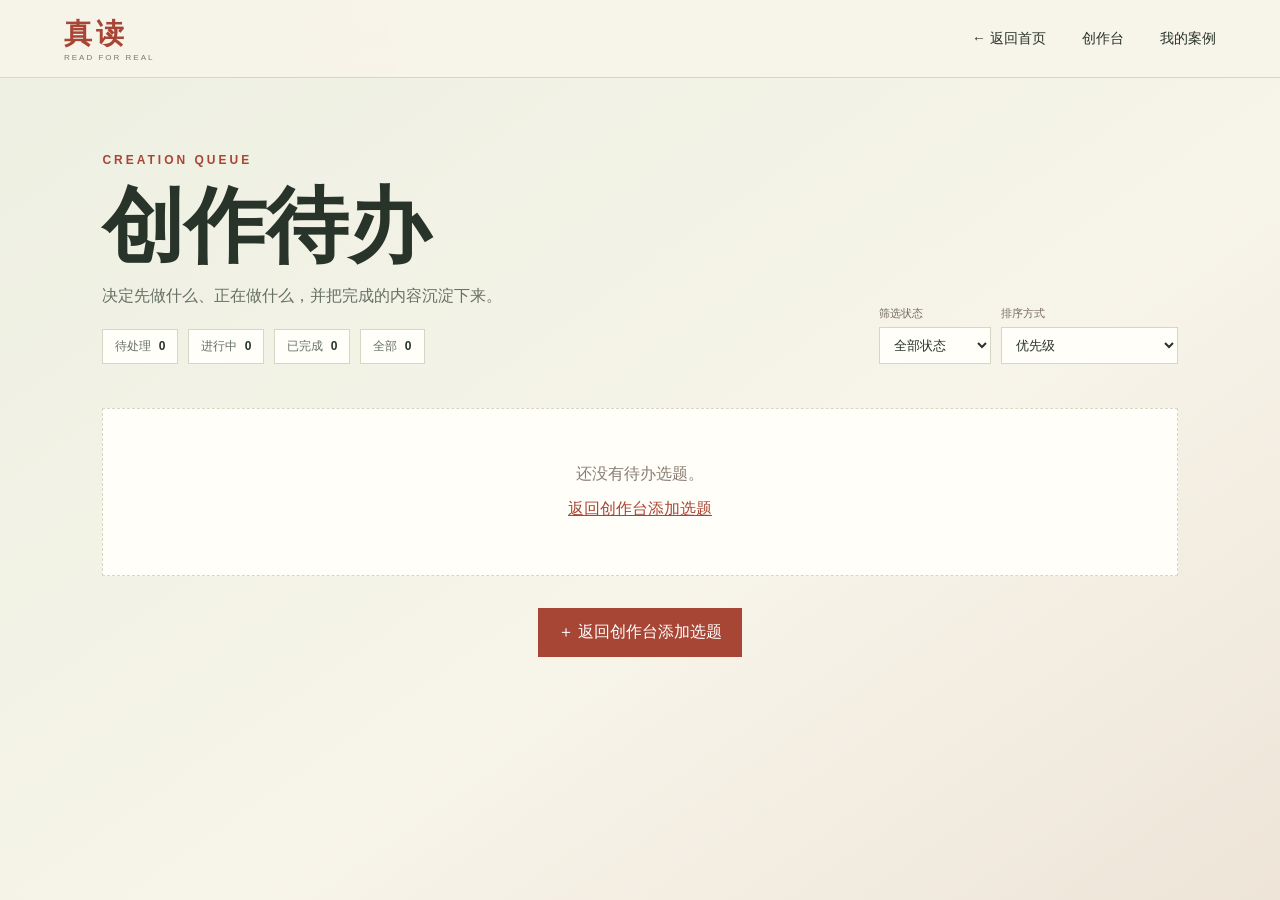
==== todo.html @ 07565ae4 "feat: publish history cache and dedicated creation queue" ====
<!doctype html><html lang="zh-CN"><head><meta charset="UTF-8"><meta name="viewport" content="width=device-width,initial-scale=1"><title>创作待办｜真读</title><link rel="stylesheet" href="style.css"><link rel="stylesheet" href="workflow.css"><link rel="stylesheet" href="forest-theme.css?v=forest-20260828"><link rel="stylesheet" href="task-todo.css?v=page"><link rel="stylesheet" href="todo-page.css?v=page"></head><body><header><a class="brand" href="index.html">真读<small>READ FOR REAL</small></a><nav><a href="index.html">← 返回首页</a><a href="index.html#workspace">创作台</a><a href="index.html#cases">我的案例</a></nav></header><main class="todo-page"><div class="todo-page-head"><div><span class="eyebrow">CREATION QUEUE</span><h1>创作待办</h1><p>决定先做什么、正在做什么，并把完成的内容沉淀下来。</p><div class="todo-summary" id="todoSummary"></div></div><div class="todo-controls"><label class="todo-field">筛选状态<select id="todoFilter"><option value="all">全部状态</option><option value="todo">待处理</option><option value="doing">进行中</option><option value="done">已完成</option></select></label><label class="todo-field">排序方式<select id="todoSort"><option value="priority">优先级</option><option value="status">任务状态</option><option value="time-desc">添加时间：最新优先</option><option value="time-asc">添加时间：最早优先</option><option value="book">书名</option><option value="relevance">主题相关度</option></select></label></div></div><div class="todo-list" id="todoList"></div><a class="todo-back" href="index.html#workspace">＋ 返回创作台添加选题</a></main><div class="toast" id="toast"></div><script src="todo-page.js?v=page"></script></body></html>
---- style.css ----
:root{--ink:#27231f;--paper:#fbf7ef;--cream:#f3eadb;--red:#a94732;--orange:#da7650;--green:#344c3d;--line:#dfd4c3}*{box-sizing:border-box}html{scroll-behavior:smooth}body{margin:0;background:var(--paper);color:var(--ink);font-family:"PingFang SC","Microsoft YaHei",sans-serif}header{height:78px;display:flex;align-items:center;justify-content:space-between;padding:0 max(5vw,24px);border-bottom:1px solid var(--line);position:sticky;top:0;background:rgba(251,247,239,.92);backdrop-filter:blur(12px);z-index:10}.brand{font-family:serif;font-weight:900;font-size:28px;color:var(--red);text-decoration:none;letter-spacing:4px}.brand small{display:block;font:8px sans-serif;letter-spacing:2px;color:#8f7769}nav{display:flex;gap:36px}nav a{color:var(--ink);text-decoration:none;font-size:14px}.ghost{border:1px solid var(--ink);border-radius:999px;background:transparent;padding:10px 18px}.hero{min-height:720px;display:grid;grid-template-columns:1.05fr .95fr;align-items:center;padding:70px max(7vw,28px);overflow:hidden}.hero-copy{max-width:640px}.eyebrow,.section-head>span{font-size:12px;letter-spacing:3px;font-weight:700;color:var(--red)}h1{font-family:serif;font-size:clamp(54px,6vw,92px);line-height:1.08;margin:22px 0}h1 em{font-style:normal;color:var(--red)}.hero p{max-width:570px;font-size:18px;line-height:1.9;color:#6d6258}.primary,.generate{display:inline-flex;align-items:center;gap:60px;padding:17px 22px 17px 28px;border:0;background:var(--red);color:white;text-decoration:none;border-radius:3px;font-weight:700}.primary b,.generate b{font-size:22px}.trust{display:flex;gap:24px;margin-top:34px;font-size:13px;color:#766b61}.hero-art{height:560px;position:relative}.sun{position:absolute;width:380px;height:380px;border-radius:50%;background:#e9c478;top:40px;left:16%;opacity:.8}.book{position:absolute;width:205px;height:285px;background:var(--red);box-shadow:16px 19px 0 #7f3022;color:#fff;display:flex;align-items:center;justify-content:center;font:700 44px serif;transform:rotate(-8deg);top:150px;left:18%}.b2{background:var(--green);box-shadow:16px 19px 0 #23352b;transform:rotate(9deg);left:48%;top:120px}.idea{position:absolute;right:2%;bottom:35px;background:#fff;padding:18px 30px;box-shadow:0 20px 45px #5f49352a}.idea strong{font:800 62px serif;color:var(--red)}.idea small{display:block;letter-spacing:2px}.spark{position:absolute;color:var(--red);font-size:36px}.s1{top:40px;right:10%}.s2{bottom:60px;left:8%}.steps{display:grid;grid-template-columns:repeat(3,1fr);border-top:1px solid var(--line);border-bottom:1px solid var(--line)}.steps>div{padding:55px max(4vw,28px);border-right:1px solid var(--line)}.steps b{color:var(--red);font:700 30px serif}.steps h3{font-size:22px}.steps p{color:#74695f;line-height:1.7}.workspace,.results{padding:100px max(8vw,28px)}.section-head{text-align:center}.section-head h2,.topic-head h2{font:700 clamp(34px,4vw,54px) serif;margin:14px 0}.section-head p{color:#766b61}form{max-width:960px;margin:50px auto 0;background:#fff;padding:42px;display:grid;grid-template-columns:1fr 1fr;gap:28px;box-shadow:0 20px 60px #6b564217}.field label{display:block;font-size:13px;font-weight:700;margin-bottom:10px}.field input{width:100%;padding:16px;border:1px solid var(--line);background:var(--paper);font-size:16px}.wide{grid-column:1/-1}.chips{display:flex;flex-wrap:wrap;gap:10px}.chips button,.filter button{border:1px solid var(--line);background:transparent;padding:10px 16px;border-radius:999px}.chips button.active,.filter button.active{background:var(--green);color:#fff;border-color:var(--green)}.generate{grid-column:1/-1;justify-content:space-between;font-size:16px;cursor:pointer}.generate.loading{opacity:.65}.results{background:#efe6d8}.hidden{display:none}.left{text-align:left}.insight-grid{display:grid;grid-template-columns:repeat(3,1fr);gap:18px;margin:36px 0 80px}.insight{background:#fff;padding:26px}.insight h3{color:var(--red)}.insight span{display:inline-block;background:var(--paper);padding:7px 10px;margin:4px;font-size:13px}.topic-head{display:flex;justify-content:space-between;align-items:end}.filter{display:flex;gap:8px}.topic-grid{display:grid;grid-template-columns:repeat(3,1fr);gap:18px;margin-top:35px}.topic{background:#fff;padding:26px;cursor:pointer;transition:.2s;border-top:4px solid transparent}.topic:hover{transform:translateY(-4px);border-top-color:var(--red)}.topic .meta{display:flex;justify-content:space-between;color:var(--red);font-size:12px}.topic h3{font:700 22px serif;line-height:1.5}.topic p{color:#756a60;line-height:1.65;font-size:14px}footer{background:var(--green);color:#e9e0d3;padding:65px max(7vw,28px);display:grid;grid-template-columns:1fr 2fr 1fr;align-items:end}.light{color:#fff}footer span{text-align:right;font-size:12px}dialog{max-width:720px;width:calc(100% - 32px);border:0;padding:46px;background:var(--paper);box-shadow:0 24px 90px #0005}dialog::backdrop{background:#18231dcc;backdrop-filter:blur(5px)}.close{position:absolute;right:18px;top:12px;border:0;background:none;font-size:34px}.detail-grid{display:grid;grid-template-columns:1fr 1fr;gap:16px;margin:25px 0}.detail-grid div{background:#fff;padding:18px}.detail-grid small{display:block;color:var(--red);margin-bottom:6px}.copy{cursor:pointer}.toast{position:fixed;bottom:30px;left:50%;transform:translate(-50%,20px);background:var(--ink);color:#fff;padding:12px 22px;border-radius:3px;opacity:0;transition:.2s;z-index:99}.toast.show{opacity:1;transform:translate(-50%,0)}@media(max-width:800px){header nav{display:none}.hero{grid-template-columns:1fr;padding-top:55px}.hero-art{height:430px}.sun{width:300px;height:300px}.book{width:155px;height:220px;font-size:32px}.steps,.insight-grid,.topic-grid{grid-template-columns:1fr}.steps>div{border-right:0;border-bottom:1px solid var(--line)}form{grid-template-columns:1fr;padding:24px}.field{grid-column:1/-1}.topic-head{display:block}.filter{overflow:auto;padding-bottom:8px}.detail-grid{grid-template-columns:1fr}footer{grid-template-columns:1fr;gap:24px}footer span{text-align:left}.trust{flex-wrap:wrap}}
---- workflow.css ----
.todo-count{display:inline-flex;min-width:18px;height:18px;align-items:center;justify-content:center;background:var(--red);color:#fff;border-radius:999px;font-size:10px}.related-wrap{border-top:1px solid var(--line);margin-top:28px;padding-top:20px}.related-wrap>p{color:#817469;font-size:12px}.related-books{display:grid;gap:8px}.related-book{display:grid;grid-template-columns:1fr auto auto;align-items:center;gap:12px;padding:12px;background:#fff;border:1px solid var(--line)}.related-book strong{font-family:serif}.related-book small{color:var(--red)}.related-book button{border:0;background:var(--green);color:#fff;padding:7px 10px;cursor:pointer}.related-book button[disabled]{background:#d8cec1;color:#80776e;cursor:default}.dialog-actions{display:flex;gap:12px;margin-top:24px}.dialog-actions .primary{cursor:pointer;gap:18px}.todo-section{padding:100px max(8vw,28px);background:var(--paper);border-top:1px solid var(--line)}.sort-label{display:flex;flex-direction:column;gap:7px;font-size:12px;color:#766b61}.sort-label select{padding:11px 14px;background:#fff;border:1px solid var(--line)}.todo-list{display:grid;gap:12px;margin-top:32px}.todo-item{display:grid;grid-template-columns:auto 1fr auto auto;align-items:center;gap:20px;background:#fff;padding:20px 24px;border-left:4px solid var(--orange)}.todo-index{font:700 30px serif;color:#c7aa94}.todo-item h3{font:700 19px serif;margin:0 0 7px}.todo-item p{margin:0;color:#796e64;font-size:12px}.todo-score{color:var(--red);font-weight:700}.todo-remove{border:0;background:transparent;color:#8a7c70;cursor:pointer;font-size:20px}.todo-empty{text-align:center;color:#8a7c70;padding:55px;background:#fff;border:1px dashed var(--line)}@media(max-width:800px){.dialog-actions{flex-direction:column}.related-book{grid-template-columns:1fr auto}.related-book button{grid-column:1/-1}.todo-item{grid-template-columns:auto 1fr auto}.todo-score{grid-column:2}.topic-head{gap:20px}.sort-label{margin-top:20px}}
.script-open{display:block;margin-top:14px;border:1px solid var(--red);background:transparent;color:var(--red);padding:8px 14px;cursor:pointer;font-weight:700}.video-script{margin:22px 0 30px;padding:24px;background:#fff;border-top:4px solid var(--green)}.script-head{display:flex;align-items:end;justify-content:space-between;gap:18px;margin-bottom:18px}.script-head span{font-size:10px;letter-spacing:2px;color:var(--red);font-weight:700}.script-head h3{font:700 27px serif;margin:5px 0 0}.script-head p{margin:6px 0 0;color:#74695f;font-size:12px}.case-source{display:inline-block;margin-top:9px;padding:5px 8px;background:#f4e7df;color:#9b5a48;font:normal 11px sans-serif}.case-source.matched{background:#e4eee7;color:var(--green)}.script-copy{border:1px solid var(--green);background:var(--green);color:#fff;padding:9px 14px;cursor:pointer}.script-list{display:grid;gap:10px}.script-list article{display:grid;grid-template-columns:112px 1fr;gap:16px;padding:16px;background:var(--paper)}.script-list article.case-row{border-left:3px solid var(--orange);background:#fff8ed}.script-list time{font:700 15px serif;color:var(--red)}.script-list b{font-size:13px;color:var(--green)}.script-list p{font:500 16px/1.75 serif;margin:7px 0 9px}.script-list ul{display:flex;flex-wrap:wrap;gap:8px 18px;padding:0;margin:0;list-style:none;color:#786d63;font-size:11px}.bgm-card{margin-top:14px;padding:17px 19px;background:var(--green);color:#fff}.bgm-card small{display:block;color:#d8cdbf;margin-bottom:7px}.bgm-card strong{font:500 14px/1.7 sans-serif}@media(max-width:640px){.script-list article{grid-template-columns:1fr;gap:7px}.script-head{align-items:start}.script-list ul{display:grid;gap:5px}}
.wechat-article{padding:24px;background:var(--paper);border-left:3px solid var(--red)}.wechat-article small{display:block;margin:18px 0 6px;color:var(--red);font-size:11px;letter-spacing:1px}.wechat-article small:first-child{margin-top:0}.wechat-article h3{font:700 25px/1.45 serif;margin:0}.wechat-article h4{font:700 18px/1.5 serif;margin:0;color:var(--green)}.wechat-article>div{white-space:pre-wrap;font:500 16px/1.95 serif;color:#3f3934}
.style-adjust{margin:0 0 18px;padding:16px;background:#f5ede2;border:1px solid var(--line)}.style-adjust label{display:block;margin-bottom:8px;font-size:12px;font-weight:700;color:var(--red)}.style-adjust-row{display:grid;grid-template-columns:1fr auto;gap:9px}.style-adjust input{min-width:0;border:1px solid var(--line);background:#fff;padding:11px 13px;font-size:14px}.style-adjust button{border:0;background:var(--red);color:#fff;padding:10px 16px;cursor:pointer;font-weight:700}.style-adjust button:disabled{opacity:.55}.style-status{display:block;margin-top:7px;color:#786d63;font-size:11px}@media(max-width:560px){.style-adjust-row{grid-template-columns:1fr}.style-adjust button{width:100%}}
.version-nav{display:flex;align-items:center;gap:8px;flex-wrap:wrap;margin:0 0 12px;padding:10px 12px;background:#edf2ee;border:1px solid #cad8cd}.version-nav button{border:1px solid var(--green);background:#fff;color:var(--green);padding:7px 10px;cursor:pointer;font-size:11px}.version-nav button:disabled{opacity:.35;cursor:not-allowed}.version-nav span{margin-left:auto;color:#526358;font-size:11px}@media(max-width:560px){.version-nav span{width:100%;margin-left:0;order:-1}}
---- forest-theme.css ----
:root{--ink:#283329;--paper:#f7f4e9;--cream:#e9eadb;--red:#a84636;--orange:#c87855;--green:#3f5d46;--line:#d5d7c4;--moss:#718264;--leaf:#dfe5d4;--wood:#b99776}
body{background:var(--paper);color:var(--ink);background-image:radial-gradient(circle at 12% 8%,rgba(113,130,100,.10),transparent 28%),radial-gradient(circle at 92% 32%,rgba(168,70,54,.06),transparent 24%)}
header{background:rgba(247,244,233,.94);border-color:var(--line)}
.brand{color:var(--red)}.brand small{color:var(--moss)}nav a,.nav-link{color:var(--ink)}
.hero{background:linear-gradient(135deg,#f7f4e9 0%,#edf0df 100%)}.hero p,.section-head p,.steps p,.topic p{color:#667064}
.sun{background:#d5b77d;opacity:.65}.book{background:var(--red);box-shadow:16px 19px 0 #773328}.b2{background:var(--green);box-shadow:16px 19px 0 #294232}.idea{background:#fbfaf3;box-shadow:0 20px 45px rgba(50,70,51,.16)}
.steps{background:#f2f2e6}.steps>div:nth-child(2){background:#e7ebdd}
.workspace{background:#f7f4e9}.workspace form,.case-form,.case-history{background:#fffef8;box-shadow:0 20px 60px rgba(52,76,61,.10)}
.field input,.book-detected,.case-form textarea,.case-links select{background:#f3f2e7}.upload-btn{background:#faf8ef;border-color:#aeb89f}
.chips button,.filter button{border-color:#bdc5b3;color:#39483d;cursor:pointer}.chips button.active,.filter button.active{background:var(--green);border-color:var(--green)}
.generate,.primary{background:var(--red)}.quotes-trigger{background:var(--green)}
.results{background:#e7eadc}.insight,.topic{background:#fffef9}.insight span{background:#edf0e5}.topic{border-radius:2px;box-shadow:0 8px 28px rgba(55,76,59,.06)}.topic:hover{border-top-color:var(--red);box-shadow:0 14px 34px rgba(55,76,59,.12)}
.quotes-section{background:#f2f2e7}.quote-card{background:#fffef9;border-left-color:var(--red)}
.todo-section{background:#e2e7d9}.todo-item,.todo-empty{background:#fffef9}.todo-item{border-left-color:var(--moss)}
.cases-section{background:#dfe5d4}.case-card{background:#f7f4e9;border-left-color:var(--green)}
.video-script{background:#fffef9}.script-list article{background:#eef0e6}.script-list article.case-row{background:#fbf3e8;border-left-color:var(--red)}.wechat-article{background:#f1f2e8}
.style-adjust{background:#e8ecdf}.version-nav{background:#e7ecdf;border-color:#bdcbb8}.related-book{background:#fffef9}
.ai-status{background:#f1eadc}.ai-status.error{background:#f4dfda}.ai-status.success{background:#dfe9dd}
footer{background:#304a38;color:#e9ebdf}dialog{background:#f7f4e9}dialog::backdrop{background:rgba(32,50,38,.80)}
.topic-open,.quote-share,.voice-btn,.script-open{border-color:var(--red);color:var(--red)}.topic:hover .topic-open,.quote-share:hover{background:var(--red);color:#fff}
@media(max-width:800px){.hero{background:linear-gradient(160deg,#f7f4e9 0%,#e7ebdc 100%)}}
---- task-todo.css ----
.todo-summary{display:flex;flex-wrap:wrap;gap:10px;margin-top:22px}.todo-summary span{padding:8px 12px;border:1px solid var(--line);background:#fffef9;color:#667064;font-size:12px}.todo-summary b{margin-left:4px;color:var(--ink)}
.todo-controls{display:flex;align-items:end;justify-content:flex-end;gap:10px}.todo-field{display:flex;flex-direction:column;gap:6px;color:#766b61;font-size:11px}.todo-field select{padding:9px 28px 9px 10px;border:1px solid var(--line);background:#fffef9;color:var(--ink)}
.todo-item{grid-template-columns:auto minmax(0,1fr) auto auto!important}.todo-main h3{cursor:pointer}.todo-main h3:hover{color:var(--red)}.todo-manage{display:flex;gap:9px;align-items:center}.todo-manage select{padding:8px 9px;border:1px solid var(--line);background:#f7f4e9;color:var(--ink);font-size:12px}.todo-status{font-size:11px;font-weight:700}.todo-priority-high{border-left-color:var(--red)!important}.todo-priority-medium{border-left-color:#c99852!important}.todo-priority-low{border-left-color:var(--moss)!important}.todo-item.is-done{opacity:.68;border-left-color:#94a28d!important}.todo-item.is-done h3{text-decoration:line-through}.todo-item.is-doing{box-shadow:inset 0 0 0 1px #bfcbb8}.todo-remove{width:34px;height:34px;border:1px solid transparent!important}.todo-remove:hover{border-color:var(--line)!important;color:var(--red)}
@media(max-width:900px){.todo-controls{justify-content:flex-start;flex-wrap:wrap}.todo-item{grid-template-columns:auto 1fr!important}.todo-manage,.todo-remove{grid-column:2}.todo-score{grid-column:2}.todo-manage{flex-wrap:wrap}}
---- todo-page.css ----
.todo-page{min-height:calc(100vh - 78px);padding:72px max(8vw,28px) 110px;background:linear-gradient(145deg,#edf0e2 0%,#f7f4e9 58%,#eee4d8 100%)}.todo-page-head{display:flex;align-items:end;justify-content:space-between;gap:40px;max-width:1240px;margin:auto}.todo-page h1{font:700 clamp(48px,7vw,82px)/1 serif;margin:18px 0;color:var(--ink)}.todo-page-head p{color:#667064}.todo-page .todo-list{max-width:1240px;margin:44px auto 0}.todo-page .todo-item{box-shadow:0 10px 32px rgba(52,76,61,.07)}.todo-back{display:block;width:max-content;margin:32px auto 0;padding:14px 20px;background:var(--red);color:#fff;text-decoration:none}.todo-empty a{display:inline-block;margin-top:14px;color:var(--red)}@media(max-width:800px){.todo-page{padding-top:45px}.todo-page-head{display:block}.todo-page .todo-controls{margin-top:28px}}
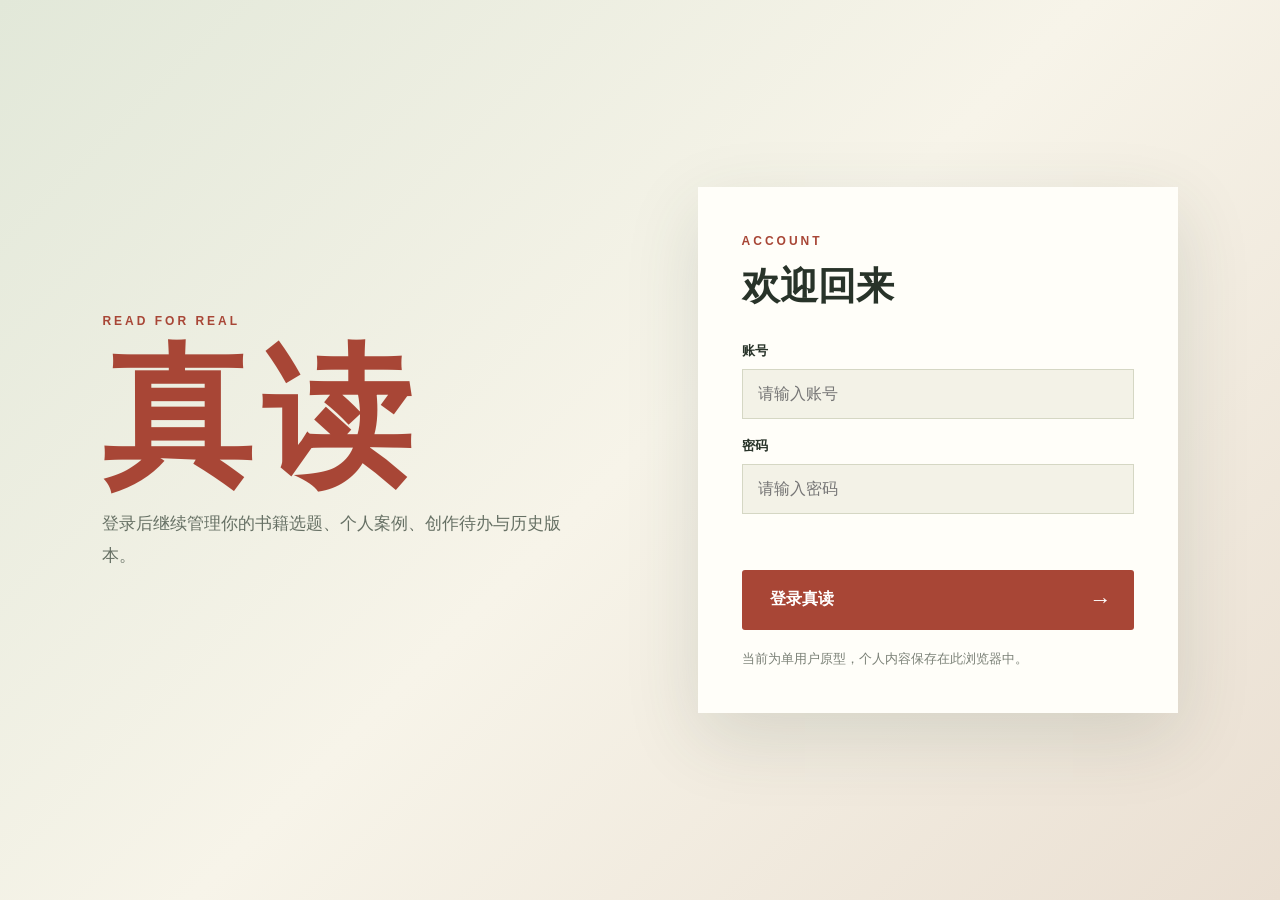
==== commit 5a33acb4: "feat: publish login, personal library and my menu" ====
--- a/todo.html
+++ b/todo.html
@@ -1 +1 @@
-<!doctype html><html lang="zh-CN"><head><meta charset="UTF-8"><meta name="viewport" content="width=device-width,initial-scale=1"><title>创作待办｜真读</title><link rel="stylesheet" href="style.css"><link rel="stylesheet" href="workflow.css"><link rel="stylesheet" href="forest-theme.css?v=forest-20260828"><link rel="stylesheet" href="task-todo.css?v=page"><link rel="stylesheet" href="todo-page.css?v=page"></head><body><header><a class="brand" href="index.html">真读<small>READ FOR REAL</small></a><nav><a href="index.html">← 返回首页</a><a href="index.html#workspace">创作台</a><a href="index.html#cases">我的案例</a></nav></header><main class="todo-page"><div class="todo-page-head"><div><span class="eyebrow">CREATION QUEUE</span><h1>创作待办</h1><p>决定先做什么、正在做什么，并把完成的内容沉淀下来。</p><div class="todo-summary" id="todoSummary"></div></div><div class="todo-controls"><label class="todo-field">筛选状态<select id="todoFilter"><option value="all">全部状态</option><option value="todo">待处理</option><option value="doing">进行中</option><option value="done">已完成</option></select></label><label class="todo-field">排序方式<select id="todoSort"><option value="priority">优先级</option><option value="status">任务状态</option><option value="time-desc">添加时间：最新优先</option><option value="time-asc">添加时间：最早优先</option><option value="book">书名</option><option value="relevance">主题相关度</option></select></label></div></div><div class="todo-list" id="todoList"></div><a class="todo-back" href="index.html#workspace">＋ 返回创作台添加选题</a></main><div class="toast" id="toast"></div><script src="todo-page.js?v=page"></script></body></html>
+<!doctype html><html lang="zh-CN"><head><meta charset="UTF-8"><meta name="viewport" content="width=device-width,initial-scale=1"><title>创作待办｜真读</title><script src="auth.js?v=single-user"></script><link rel="stylesheet" href="style.css"><link rel="stylesheet" href="workflow.css"><link rel="stylesheet" href="forest-theme.css?v=forest-20260828"><link rel="stylesheet" href="task-todo.css?v=page"><link rel="stylesheet" href="todo-page.css?v=page"></head><body><header><a class="brand" href="index.html">真读<small>READ FOR REAL</small></a><nav><a href="index.html">← 返回首页</a><a href="index.html#workspace">创作台</a><a href="index.html#cases">我的案例</a><button class="nav-link" id="logoutBtn">退出</button></nav></header><main class="todo-page"><div class="todo-page-head"><div><span class="eyebrow">CREATION QUEUE</span><h1>创作待办</h1><p>决定先做什么、正在做什么，并把完成的内容沉淀下来。</p><div class="todo-summary" id="todoSummary"></div></div><div class="todo-controls"><label class="todo-field">筛选状态<select id="todoFilter"><option value="all">全部状态</option><option value="todo">待处理</option><option value="doing">进行中</option><option value="done">已完成</option></select></label><label class="todo-field">排序方式<select id="todoSort"><option value="priority">优先级</option><option value="status">任务状态</option><option value="time-desc">添加时间：最新优先</option><option value="time-asc">添加时间：最早优先</option><option value="book">书名</option><option value="relevance">主题相关度</option></select></label></div></div><div class="todo-list" id="todoList"></div><a class="todo-back" href="index.html#workspace">＋ 返回创作台添加选题</a></main><div class="toast" id="toast"></div><script src="user-storage.js?v=single-user"></script><script src="todo-page.js?v=single-user"></script></body></html>
